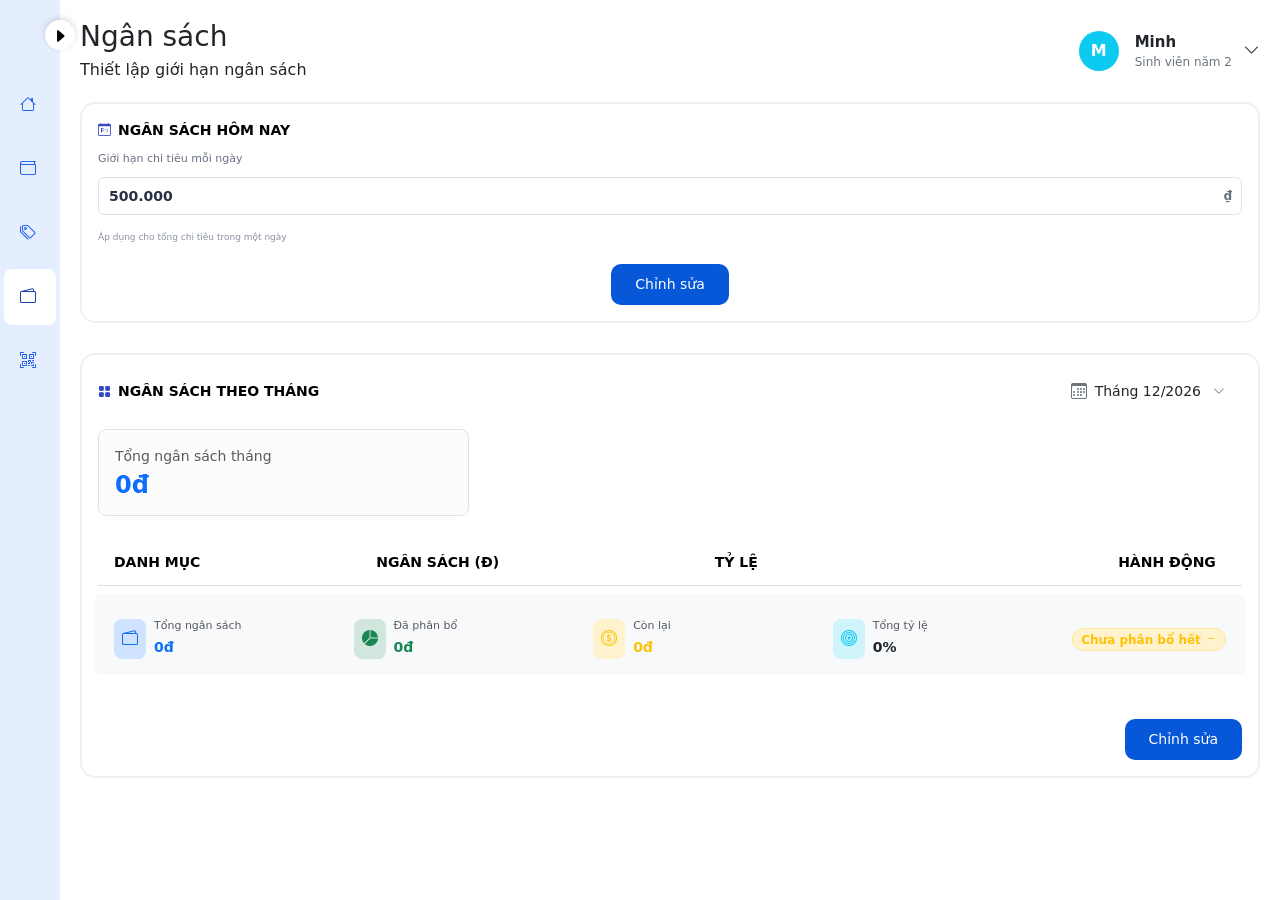
==== budget.html @ a6812f6e "1" ====
<!doctype html>

<html lang="en">

<head>
  <meta charset="UTF-8" />
  <meta name="viewport" content="width=device-width, initial-scale=1" />
  <link href="https://cdn.jsdelivr.net/npm/bootstrap@5.3.8/dist/css/bootstrap.min.css" rel="stylesheet" />
  <link rel="stylesheet" href="https://cdn.jsdelivr.net/npm/bootstrap-icons@1.11.1/font/bootstrap-icons.css" />
  <link rel="stylesheet" href="./css/sidebar.css" />
  <link rel="stylesheet" href="./css/budget.css" />
  <meta name="description" content="quản lý giao dịch" />
  <title>Ngân sách</title>
</head>

<body>
  <div class="d-flex">
    <nav class="sidebar collapsed d-flex flex-column flex-shrink-0 position-fixed">
      <button class="toggle-btn" onclick="toggleSidebar()">
        <i class="bi bi-caret-left-fill"></i>
      </button>

      <div class="p-4">
        <h4 class="logo-text fw-bold mb-0">Finora</h4>
      </div>

      <div class="nav flex-column">
        <a href="index.html" class="sidebar-link text-decoration-none p-3">
          <i class="bi bi-house me-3"></i>
          <span class="hide-on-collapse">Dashboard</span>
        </a>
        <a href="transactionControl.html" class="sidebar-link text-decoration-none p-3">
          <i class="bi bi-wallet me-3"></i>
          <span class="hide-on-collapse">Chi tiêu</span>
        </a>
        <a href="cagetoriesControl.html" class="sidebar-link text-decoration-none p-3">
          <i class="bi bi-tags me-3"></i>
          <span class="hide-on-collapse">Danh mục</span>
        </a>

        <a href="budget.html " class="sidebar-link active text-decoration-none p-3">
          <i class="bi bi-wallet2 me-3"></i>
          <span class="hide-on-collapse">Ngân sách</span>
        </a>
        <a href="qr.html" class="sidebar-link text-decoration-none p-3">
          <i class="bi bi-qr-code-scan me-3"></i>
          <span class="hide-on-collapse">Mã QR</span>
        </a>
      </div>
    </nav>

    <div class="main-content flex-grow-1">
      <div class="header d-flex justify-content-between w-100 align-items-center">
        <div class="header-left">
          <h3 class="mb-1">Ngân sách</h3>

          <p class="mb-0">Thiết lập giới hạn ngân sách</p>
        </div>

        <div class="dropdown-toggle user-info d-flex align-items-center gap-2" style="cursor: pointer"
          data-bs-toggle="dropdown" aria-expanded="false">
          <div class="avatar-circle me-2">M</div>

          <div class="user-info d-none d-md-block pe-1">
            <p class="user-name">Minh</p>
            <p class="user-role">Sinh viên năm 2</p>
          </div>

          <i class="bi bi-chevron-down user-arrow"></i>
        </div>

        <ul class="dropdown-menu dropdown-menu-end shadow-sm border-0">
          <li><a class="dropdown-item" href="#">Thông tin cá nhân</a></li>
          <li><a class="dropdown-item text-danger" href="#">Đăng xuất</a></li>
        </ul>
      </div>

      <div class="budget-content">
        <div class="row">
          <div class="col-12 col-md-12 col-lg-12">
            <div class="budget-card daily-card">
              <div class="section-title">
                <i class="bi bi-calendar-day"></i>
                Ngân sách hôm nay
              </div>

              <div class="section-description">
                Giới hạn chi tiêu mỗi ngày
              </div>

              <div class="daily-budget-input">
                <input type="text" id="dailyBudgetInput" class="form-control" value="500.000" inputmode="numeric" />

                <span class="currency"> ₫ </span>
              </div>

              <div class="daily-help">
                Áp dụng cho tổng chi tiêu trong một ngày
              </div>

              <button type="button" id="saveDailyBudget" class="btn btn-primary btn-sm save-btn d-block mx-auto px-4">
                Lưu thay đổi
              </button>
            </div>
          </div>

          <div class="col-12 col-md-12 col-lg-12">
            <div class="budget-card category-card">
              <!-- Header -->
              <div class="category-header">
                <div class="section-title">
                  <i class="bi bi-grid-fill"></i>
                  Ngân sách theo tháng
                </div>
                <div class="position-relative">
                  <button type="button" id="monthPickerBtn"
                    class="btn date-picker-btn d-flex align-items-center rounded-3 px-3 py-2">
                    <i class="bi bi-calendar3 me-2 text-secondary"></i>

                    <span id="monthPickerText" class="me-2" style="font-size: 14px">
                      Tháng 08/2025
                    </span>

                    <i class="bi bi-chevron-down ms-1 text-secondary" style="font-size: 12px"></i>
                  </button>
                  <input type="month" id="monthPicker" />
                </div>
              </div>

              <!-- Top Alert & Total Box -->
              <div class="row g-3 mb-4">
                <div class="col-12 col-md-4">
                  <div class="p-3 border rounded-3 bg-light-subtle h-100">
                    <div class="text-muted small mb-1">
                      Tổng ngân sách tháng
                    </div>

                    <!-- Chế độ Xem: Chỉ hiển thị text -->
                    <h4 class="fw-bold text-primary mb-0" id="totalBudgetText">
                      3.000.000đ
                    </h4>

                    <!-- Chế độ Chỉnh sửa: Hiện ô input (mặc định ẩn) -->
                    <div class="input-group input-group-sm d-none mt-1" id="totalBudgetInputWrapper">
                      <input type="text" class="form-control fw-bold text-primary" id="totalBudgetInput"
                        value="3.000.000" />
                      <span class="input-group-text bg-white text-muted">đ</span>
                    </div>
                  </div>
                </div>
              </div>

              <!-- Danh sách category -->
              <div class="table-responsive">
                <table class="table align-middle">
                  <thead>
                    <tr class="text-muted small text-uppercase">
                      <th style="min-width: 120px">Danh mục</th>
                      <th style="min-width: 120px">Ngân sách (đ)</th>
                      <th style="min-width: 180px">Tỷ lệ</th>
                      <th class="text-center" style="width: 150px">
                        Hành động
                      </th>
                    </tr>
                  </thead>
                  <tbody id="categoryTableBody">
                    <!-- Ăn uống -->
                    <tr>
                      <!-- Cột 1: Danh mục -->
                      <td>
                        <div class="d-flex align-items-center gap-3">
                          <div
                            class="rounded-circle d-flex align-items-center justify-content-center bg-warning-subtle text-warning"
                            style="width: 40px; height: 40px">
                            <i class="bi bi-egg-fried fs-5"></i>
                          </div>
                          <div>
                            <div class="fw-bold text-dark">Ăn uống</div>
                          </div>
                        </div>
                      </td>

                      <!-- Cột 2: Ngân sách -->
                      <td>
                        <div class="input-group input-group-sm">
                          <input type="text" class="form-control text-start fw-semibold budget-input"
                            value="1.200.000" />
                          <span class="input-group-text bg-white text-muted">đ</span>
                        </div>
                      </td>

                      <!-- Cột 3: Tỷ lệ -->
                      <td>
                        <div class="d-flex align-items-center gap-2">
                          <span class="small fw-semibold text-muted text-nowrap" style="width: 35px">40%</span>
                          <div class="progress flex-grow-1" style="height: 6px">
                            <div class="progress-bar bg-warning" role="progressbar" style="width: 40%"></div>
                          </div>
                        </div>
                      </td>

                      <!-- Cột 4: Hành động -->
                      <td class="text-center">
                        <button class="btn btn-sm btn-link text-secondary p-1">
                          <i class="bi bi-arrow-counterclockwise"></i>
                        </button>
                        <button class="btn btn-sm btn-link text-secondary p-1">
                          <i class="bi bi-trash"></i>
                        </button>
                      </td>
                    </tr>

                    <!-- Khác -->
                    <tr>
                      <!-- Cột 1: Danh mục -->
                      <td>
                        <div class="d-flex align-items-center gap-3">
                          <div
                            class="rounded-circle d-flex align-items-center justify-content-center bg-secondary-subtle text-secondary"
                            style="width: 40px; height: 40px">
                            <i class="bi bi-three-dots fs-5"></i>
                          </div>
                          <div>
                            <div class="fw-bold text-dark">Khác</div>
                            <small class="text-muted">Chi phí phát sinh khác</small>
                          </div>
                        </div>
                      </td>

                      <!-- Cột 2: Ngân sách -->
                      <td>
                        <div class="input-group input-group-sm">
                          <input type="text" class="form-control text-end fw-semibold budget-input" value="50.000" />
                          <span class="input-group-text bg-white text-muted">đ</span>
                        </div>
                      </td>

                      <!-- Cột 3: Tỷ lệ -->
                      <td>
                        <div class="d-flex align-items-center gap-2">
                          <span class="small fw-semibold text-muted text-nowrap" style="width: 35px">2%</span>
                          <div class="progress flex-grow-1" style="height: 6px">
                            <div class="progress-bar bg-secondary" role="progressbar" style="width: 2%"></div>
                          </div>
                        </div>
                      </td>

                      <!-- Cột 4: Hành động -->
                      <td class="text-center">
                        <button class="btn btn-sm btn-link text-secondary p-1">
                          <i class="bi bi-arrow-counterclockwise"></i>
                        </button>
                        <button class="btn btn-sm btn-link text-secondary p-1">
                          <i class="bi bi-trash"></i>
                        </button>
                      </td>
                    </tr>
                  </tbody>
                </table>
              </div>

              <!-- Add Category Button -->
              <button type="button" id="addCategoryBtn"
                class="btn btn-outline-primary border-dashed w-100 py-2 rounded-3 my-3 d-none d-flex align-items-center justify-content-center gap-2"
                data-bs-toggle="modal" data-bs-target="#budgetModal">
                <i class="bi bi-plus-lg"></i> Thêm danh mục
              </button>

              <div class="modal fade" id="budgetModal" tabindex="-1" aria-hidden="true">
                <div class="modal-dialog modal-dialog-centered">
                  <div class="modal-content rounded-4 border-0 shadow">
                    <div class="modal-header border-0 pb-0">
                      <h5 class="modal-title fw-bold">
                        Chọn danh mục thêm vào
                      </h5>
                      <button type="button" class="btn-close" data-bs-dismiss="modal" aria-label="Close"></button>
                    </div>

                    <div class="modal-body py-3">
                      <div class="list-group list-group-flush gap-2" id="availableCategoryList">

                      </div>
                    </div>
                  </div>
                </div>
              </div>

              <!-- Bottom Stat Cards -->
              <div class="row g-2 p-3 bg-light align-items-center mb-4 rounded-3">
                <!-- 1. Tổng ngân sách -->
                <div class="col">
                  <div class="d-flex align-items-center gap-2">
                    <div class="rounded-3 p-2 bg-primary-subtle text-primary">
                      <i class="bi bi-wallet2"></i>
                    </div>
                    <div>
                      <div class="text-muted text-nowrap" style="font-size: 11px">
                        Tổng ngân sách
                      </div>
                      <strong class="text-primary small text-nowrap" id="statTotalBudget">3.000.000đ</strong>
                    </div>
                  </div>
                </div>

                <!-- 2. Đã phân bổ -->
                <div class="col">
                  <div class="d-flex align-items-center gap-2">
                    <div class="rounded-3 p-2 bg-success-subtle text-success">
                      <i class="bi bi-pie-chart-fill"></i>
                    </div>
                    <div>
                      <div class="text-muted text-nowrap" style="font-size: 11px">
                        Đã phân bổ
                      </div>
                      <strong class="text-success small text-nowrap" id="statAllocated">3.000.000đ</strong>
                    </div>
                  </div>
                </div>

                <!-- 3. Còn lại -->
                <div class="col">
                  <div class="d-flex align-items-center gap-2">
                    <div class="rounded-3 p-2 bg-warning-subtle text-warning">
                      <i class="bi bi-coin"></i>
                    </div>
                    <div>
                      <div class="text-muted text-nowrap" style="font-size: 11px">
                        Còn lại
                      </div>
                      <strong class="text-warning small text-nowrap" id="statRemaining">0đ</strong>
                    </div>
                  </div>
                </div>

                <!-- 4. Tổng tỷ lệ -->
                <div class="col">
                  <div class="d-flex align-items-center gap-2">
                    <div class="rounded-3 p-2 bg-info-subtle text-info">
                      <i class="bi bi-bullseye"></i>
                    </div>
                    <div>
                      <div class="text-muted text-nowrap" style="font-size: 11px">
                        Tổng tỷ lệ
                      </div>
                      <strong class="text-dark small text-nowrap" id="statTotalPercent">100%</strong>
                    </div>
                  </div>
                </div>

                <!-- 5. Nhãn trạng thái Hợp lệ / Vượt ngân sách -->
                <div class="col-auto text-end">
                  <span id="statStatusBadge"
                    class="badge bg-success-subtle text-success border border-success-subtle px-2 py-1 rounded-pill small">
                    Đã hợp lệ <i class="bi bi-check"></i>
                  </span>
                </div>
              </div>

              <!-- Footer Action -->
              <div class="d-flex justify-content-end gap-2">
                <!-- Trạng thái 1: Nút chỉnh sửa ban đầu -->
                <div id="viewModeActions">
                  <button type="button" class="btn btn-primary px-4 save-btn" id="editBtn">
                    Chỉnh sửa
                  </button>
                </div>

                <!-- Trạng thái 2: Nút Hủy & Lưu (Ban đầu ẩn bằng d-none) -->
                <div id="editModeActions" class="d-none d-flex gap-2">
                  <button type="button" class="btn btn-light px-4 cancel-btn" id="cancelBtn">
                    Hủy
                  </button>
                  <button type="button" class="btn btn-primary px-4 save-btn" id="saveBtn">
                    Lưu ngân sách
                  </button>
                </div>
              </div>
            </div>
          </div>
        </div>
      </div>
    </div>
  </div>

  <script src="https://cdn.jsdelivr.net/npm/bootstrap@5.3.8/dist/js/bootstrap.bundle.min.js"></script>
  <script src="./js/sidebar.js"></script>
  <script src="./js/budgetPage.js"></script>
</body>

</html>
---- css/sidebar.css ----
:root {
    --sidebar-width: 280px;
    --sidebar-width-collapsed: 60px;
}

*{
    margin:0;
    padding:0;
    box-sizing:border-box;
}

body {
    overflow-x: clip;
}

.modal-backdrop {
    position: fixed !important;
    top: 0 !important;
    left: 0 !important;
    width: 100vw !important;
    height: 100vh !important;
    z-index: 1040 !important;
}

.modal {
    position: fixed !important;
    top: 0 !important;
    left: 0 !important;
    width: 100vw !important;
    height: 100vh !important;
    z-index: 1055 !important;
}

.sidebar {
    width: var(--sidebar-width);
    height: 100%;
    background: #E5EEFF;
    transition: all 0.3s ease;
}

.sidebar.collapsed {
    width: var(--sidebar-width-collapsed);
}

.sidebar-link {
    color: #2563EB;
    transition: all 0.2s ease;
    border-radius: 8px;
    margin: 4px 16px;
    white-space: nowrap;
    overflow: hidden;
}

.sidebar-link:hover {
    color: black;
}

.sidebar-link.active {
    color: #1E40AF;
    background: white;
}

.logo-text {
    background: linear-gradient(45deg, #6b8cff, #8b9fff);
    -webkit-background-clip: text;
    -webkit-text-fill-color: transparent;
    transition: opacity 0.3s ease;
}


.main-content {
    margin-left: var(--sidebar-width);
    min-height: 100vh;
    padding: 20px;
    transition: all 0.3s ease;
}

.collapsed~.main-content {
    margin-left: var(--sidebar-width-collapsed);
}

.toggle-btn {
    position: absolute;
    right: -15px;
    top: 20px;
    background: white;
    border-radius: 50%;
    width: 30px;
    height: 30px;
    border: none;
    box-shadow: 0 2px 6px rgba(0, 0, 0, 0.15);
    z-index: 100;
    cursor: pointer;
    transition: transform 0.3s ease;
}

.collapsed .toggle-btn {
    transform: rotate(180deg);
}

.collapsed .hide-on-collapse {
    opacity: 0;
    display:none;
}

.collapsed .logo-text {
    opacity: 0;
}

.collapsed .sidebar-link {
    padding: 1rem !important;
    margin:  0 4px 8px;
}

.collapsed .sidebar-link i {
    margin: 0 !important;
}

.header{
    margin-bottom:20px;
}
.avatar-circle { 
    width: 40px; 
    height: 40px; 
    background-color: var(--bs-info); 
    color: white; 
    border-radius: 50%; 
    display: flex; 
    align-items: center; 
    justify-content: center; 
    font-weight: 600; 
    font-size: 16px; 
}

.user-info { 
    text-align: left; 
    line-height: 1.5; 
}
.user-name { 
    font-weight: 600; 
    font-size: 15px; 
    margin: 0; 
    color: var(--bs-dark);
}
.user-role { 
    font-size: 12px; 
    color: var(--bs-secondary); 
    margin: 0; 
}

.dropdown-toggle::after{
    display:none !important;
}

@media (max-width: 767.98px) {
    :root {
        --topbar-height: 60px;
    }
    .sidebar {
        position: fixed !important;
        top: 0;
        left: 0;
        width: 100% !important;
        height: var(--topbar-height) !important;
        flex-direction: row !important;
        align-items: center;
        z-index: 1000;
        overflow: hidden;
        padding: 0 8px;
        box-shadow: 0 2px 8px rgba(0, 0, 0, 0.1);
    }
    .sidebar.collapsed {
        width: 100% !important;
        height: var(--topbar-height) !important;
    }
    .sidebar > div:first-of-type {
        padding: 0 8px !important;
        flex-shrink: 0;
    }

    .logo-text {
        opacity: 1 !important;
        font-size: 18px;
    }
    .sidebar .nav {
        flex-direction: row !important;
        align-items: center;
        flex: 1;
        flex-wrap: nowrap !important;
        overflow-x: auto;
        overflow-y: hidden;
        scrollbar-width: none;
        -ms-overflow-style: none;
    }
    .sidebar .nav::-webkit-scrollbar {
        display: none;
    }
    .sidebar-link {
        display: flex !important;
        flex-direction: column !important;
        align-items: center !important;
        justify-content: center !important;
        flex-wrap: nowrap !important;
        margin: 0 2px;
        padding: 4px 8px !important;
        border-radius: 8px;
        white-space: nowrap;
        font-size: 11px;
        line-height: 1.1;
        min-width: unset;
    }
    .sidebar-link i {
        margin: 0 0 3px 0 !important;
        font-size: 17px !important;
        line-height: 1 !important;
        flex-shrink: 0;
    }
    .sidebar-link .hide-on-collapse,
    .sidebar-link span {
        font-size: 11px !important;
        line-height: 1.1 !important;
        text-align: center;
    }
    .collapsed .hide-on-collapse {
        opacity: 1 !important;
        display: inline-block !important;
        font-size: 11px !important;
        line-height: 1.1 !important;
    }

    .collapsed .logo-text {
        opacity: 1 !important;
    }

    .collapsed .sidebar-link {
        flex-direction: column !important;
        align-items: center !important;
        justify-content: center !important;
        padding: 4px 8px !important;
        margin: 0 2px;
    }

    .collapsed .sidebar-link i {
        margin: 0 0 3px 0 !important;
    }

    .toggle-btn {
        display: none !important;
    }

    .main-content {
        margin-left: 0 !important;
        padding-top: calc(var(--topbar-height) + 8px) !important;
        padding-left: 0 !important;
        padding-right: 0 !important;
        padding-bottom: 0 !important;
        width: 100vw;
        max-width: 100vw;
        overflow-x: hidden;
    }

    .collapsed ~ .main-content {
        margin-left: 0 !important;
    }


    .main-area {
        flex-direction: column !important;
    }

    .cagetoriy-area,
    .accounts-area {
        width: 100% !important;
        max-width: 600px;
        margin-left: auto !important;
        margin-right: auto !important;
        isolation: auto;
        z-index: auto;
    }

    .table-responsive {
        overflow-x: auto !important;
    }
}
---- css/budget.css ----
/* ================================
   BUDGET
================================ */

.budget-content {
  width: 100%;
}

.row{
  gap:30px;
}

.budget-card {
  height: 100%;
  background: #fff;
  border: 2px solid #eef0f5;
  border-radius: 15px;
  padding: 16px;
}

.modal-body {
  height:400px;
  overflow-y: auto;
}

/* ================================
   COMMON
================================ */

.section-title {
  display: flex;
  align-items: center;
  gap: 7px;
  color: black;
  font-size: 14px;
  font-weight: 700;
  text-transform: uppercase;
}

.section-title i {
  color: #3448c5;
  font-size: 13px;
}

.section-description {
  margin-top: 10px;
  color: #687083;
  font-size: 11px;
}

/* ================================
   DAILY BUDGET
================================ */

.daily-card {
  display: flex;
  flex-direction: column;
}

.daily-budget-input {
  position: relative;
  margin-top: 10px;
  margin-bottom: 10px;
}

.daily-budget-input .form-control {
  height: 38px;
  padding: 8px 32px 8px 10px;
  border: 1px solid #dce1ec;
  border-radius: 6px;
  background: #fff;
  color: #273044;
  font-size: 14px;
  font-weight: 600;
  box-shadow: none;
}

.daily-budget-input .form-control:focus {
  border-color: #3155d9;
  box-shadow: 0 0 0 2px rgba(49, 85, 217, 0.08);
}

.daily-budget-input .currency {
  position: absolute;
  top: 50%;
  right: 10px;
  transform: translateY(-50%); 
  color: #687083;
  font-size: 12px;
  font-weight: 600;
}

.daily-help {
  margin-top: 6px;
  color: #8a91a1;
  font-size: 9px;
  line-height: 1.4;
}

.save-btn {
  margin-top: 20px;
  padding: 10px 20px;
  border: 0;
  border-radius: 10px;
  background: #0757d9;
  color: #fff;
  font-size: 14px;
  font-weight: 500;
}

.cancel-btn{
  margin-top: 20px;
  padding: 10px 20px;
  border: 0;
  border-radius: 10px;
  color: black;
  font-size: 14px;
  font-weight: 500;
}

.save-btn:hover {
  background: #064bc0;
  color: #fff;
}

/* ================================
   CATEGORY BUDGET
================================ */

.category-card {
  min-height: 100%;
}

.category-header {
  display: flex;
  align-items: center;
  justify-content: space-between;
  gap: 12px;
  margin-bottom: 16px;
}

#monthPicker{
  position: absolute;
  width:1px;
  height:1px;
    opacity:0;
    cursor: pointer; 
    z-index: 2;
}

.month-picker:focus {
  border-color: #3155d9;
  box-shadow: none;
}


.table th, 
.table td {
    padding-left: 16px !important;  /* Khoảng cách bên trái */
    padding-right: 16px !important; /* Khoảng cách bên phải */
    padding-top: 12px;              /* Khoảng cách trên dưới */
    padding-bottom: 12px;
}
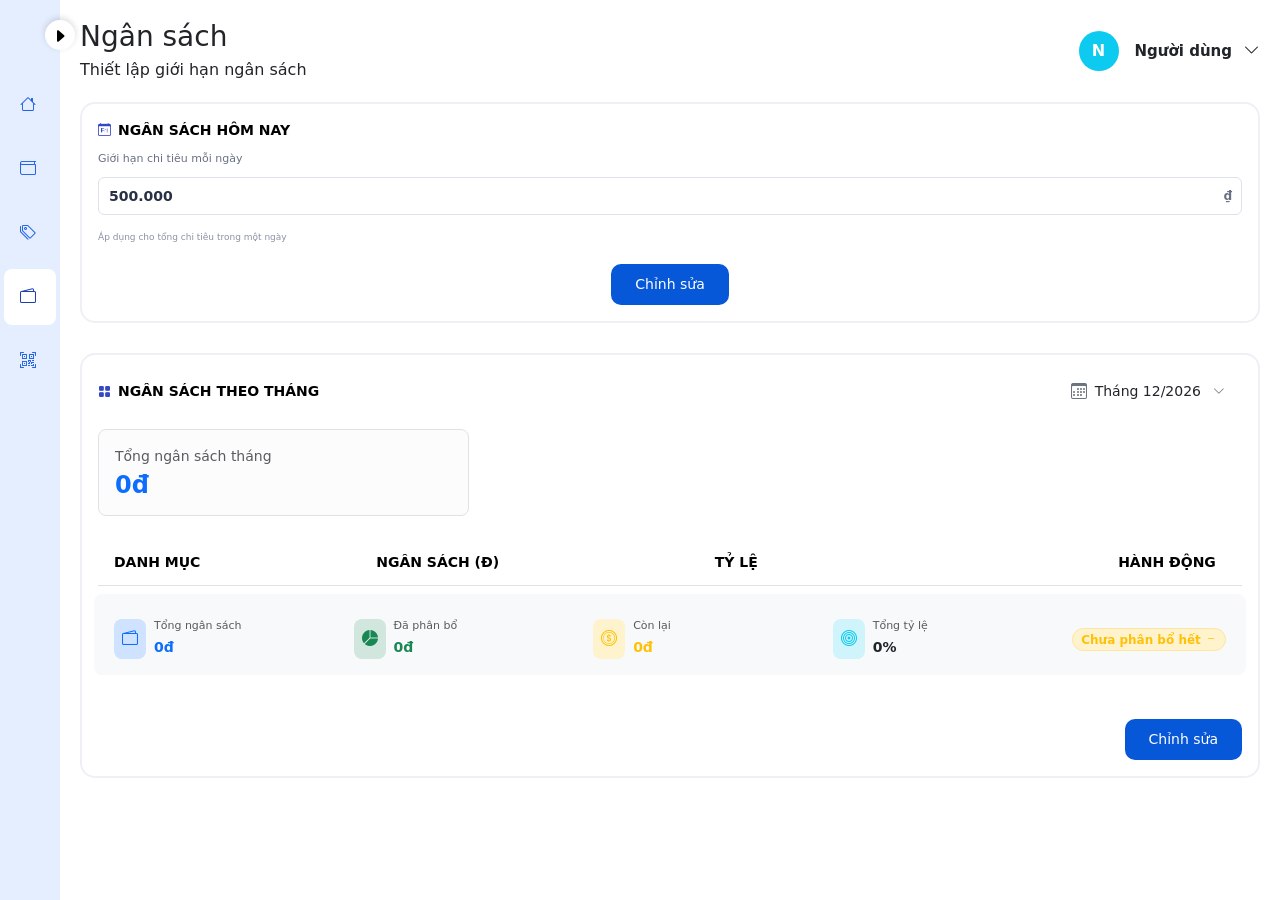
==== commit cd5a5791: "Add editable profile with shared header avatar" ====
--- a/budget.html
+++ b/budget.html
@@ -59,7 +59,10 @@
 
         <div class="dropdown-toggle user-info d-flex align-items-center gap-2" style="cursor: pointer"
           data-bs-toggle="dropdown" aria-expanded="false">
-          <div class="avatar-circle me-2">M</div>
+          <div class="avatar-circle me-2">
+            <span class="avatar-initial">M</span>
+            <img class="avatar-img d-none" alt="Avatar" />
+          </div>
 
           <div class="user-info d-none d-md-block pe-1">
             <p class="user-name">Minh</p>
@@ -70,7 +73,7 @@
         </div>
 
         <ul class="dropdown-menu dropdown-menu-end shadow-sm border-0">
-          <li><a class="dropdown-item" href="#">Thông tin cá nhân</a></li>
+          <li><a class="dropdown-item" href="profile.html">Thông tin cá nhân</a></li>
           <li><a class="dropdown-item text-danger" href="#">Đăng xuất</a></li>
         </ul>
       </div>
--- a/css/sidebar.css
+++ b/css/sidebar.css
@@ -119,17 +119,28 @@
 .header{
     margin-bottom:20px;
 }
-.avatar-circle { 
-    width: 40px; 
-    height: 40px; 
-    background-color: var(--bs-info); 
-    color: white; 
-    border-radius: 50%; 
-    display: flex; 
-    align-items: center; 
-    justify-content: center; 
-    font-weight: 600; 
-    font-size: 16px; 
+.avatar-circle {
+    width: 40px;
+    height: 40px;
+    background-color: var(--bs-info);
+    color: white;
+    border-radius: 50%;
+    display: flex;
+    align-items: center;
+    justify-content: center;
+    font-weight: 600;
+    font-size: 16px;
+    position: relative;
+    overflow: hidden;
+}
+
+.avatar-img {
+    position: absolute;
+    inset: 0;
+    width: 100%;
+    height: 100%;
+    object-fit: cover;
+    border-radius: 50%;
 }
 
 .user-info { 
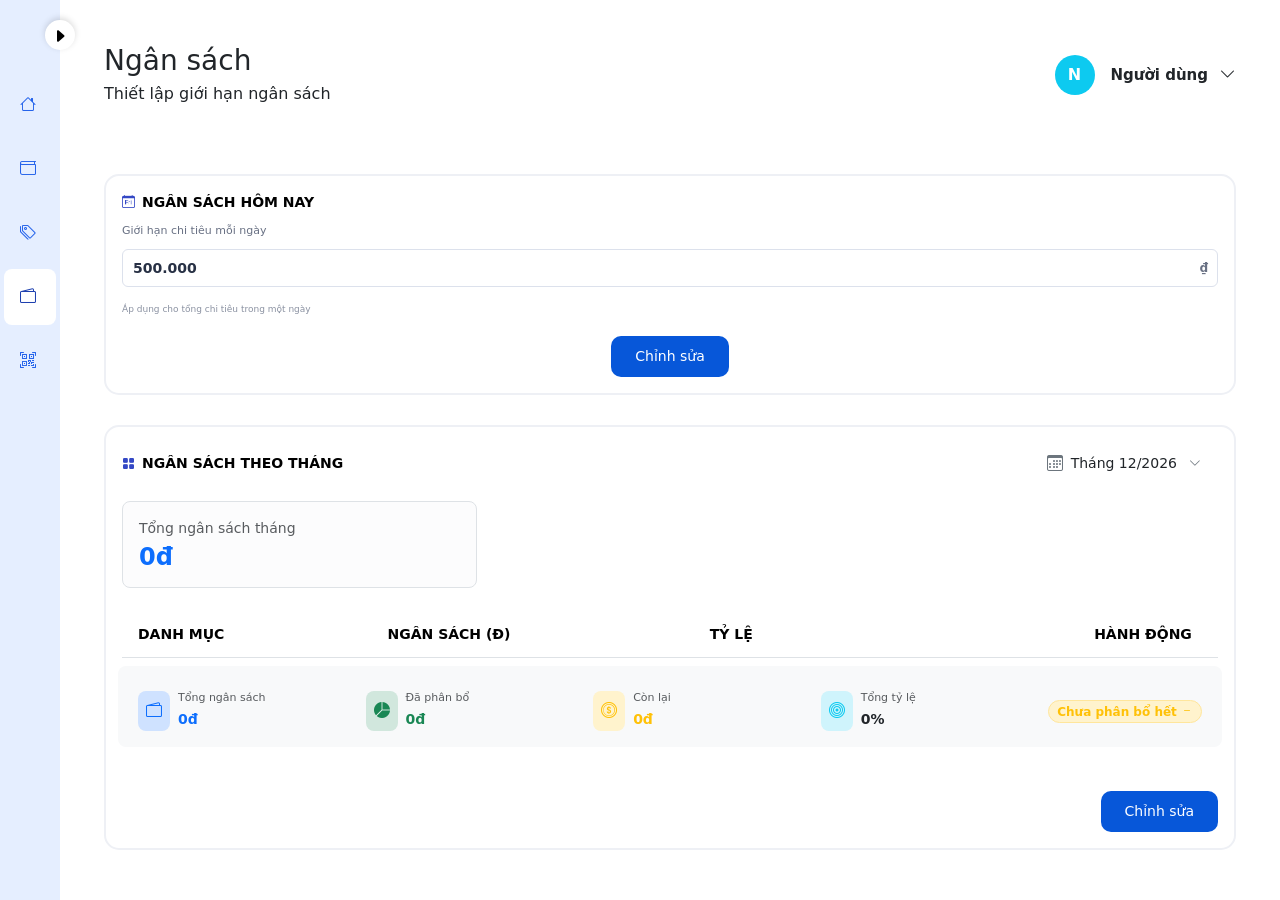
==== commit 502fbb94: "Render dashboard budgets from live data Replaced hardcoded monthly and daily budget blocks on the da" ====
--- a/budget.html
+++ b/budget.html
@@ -50,7 +50,7 @@
     </nav>
 
     <div class="main-content flex-grow-1">
-      <div class="header d-flex justify-content-between w-100 align-items-center">
+      <div class="header p-4 d-flex justify-content-between w-100 align-items-center">
         <div class="header-left">
           <h3 class="mb-1">Ngân sách</h3>
 
@@ -78,7 +78,7 @@
         </ul>
       </div>
 
-      <div class="budget-content">
+      <div class="budget-content p-4">
         <div class="row">
           <div class="col-12 col-md-12 col-lg-12">
             <div class="budget-card daily-card">
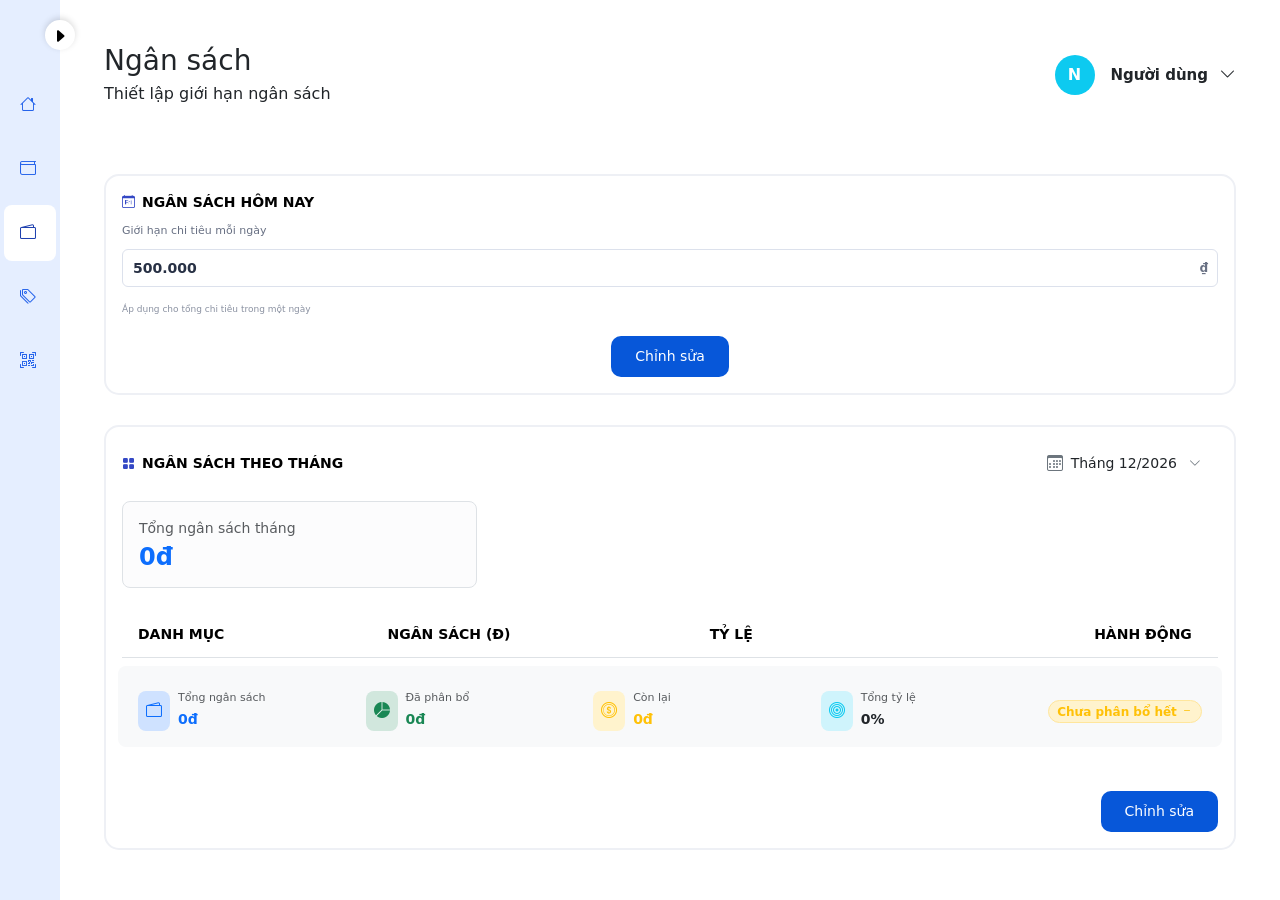
==== commit ea514a17: "fix bug" ====
--- a/budget.html
+++ b/budget.html
@@ -33,15 +33,17 @@
           <i class="bi bi-wallet me-3"></i>
           <span class="hide-on-collapse">Chi tiêu</span>
         </a>
+        
+        <a href="budget.html " class="sidebar-link active text-decoration-none p-3">
+          <i class="bi bi-wallet2 me-3"></i>
+          <span class="hide-on-collapse">Ngân sách</span>
+        </a>
+
         <a href="cagetoriesControl.html" class="sidebar-link text-decoration-none p-3">
           <i class="bi bi-tags me-3"></i>
           <span class="hide-on-collapse">Danh mục</span>
         </a>
-
-        <a href="budget.html " class="sidebar-link active text-decoration-none p-3">
-          <i class="bi bi-wallet2 me-3"></i>
-          <span class="hide-on-collapse">Ngân sách</span>
-        </a>
+        
         <a href="qr.html" class="sidebar-link text-decoration-none p-3">
           <i class="bi bi-qr-code-scan me-3"></i>
           <span class="hide-on-collapse">Mã QR</span>
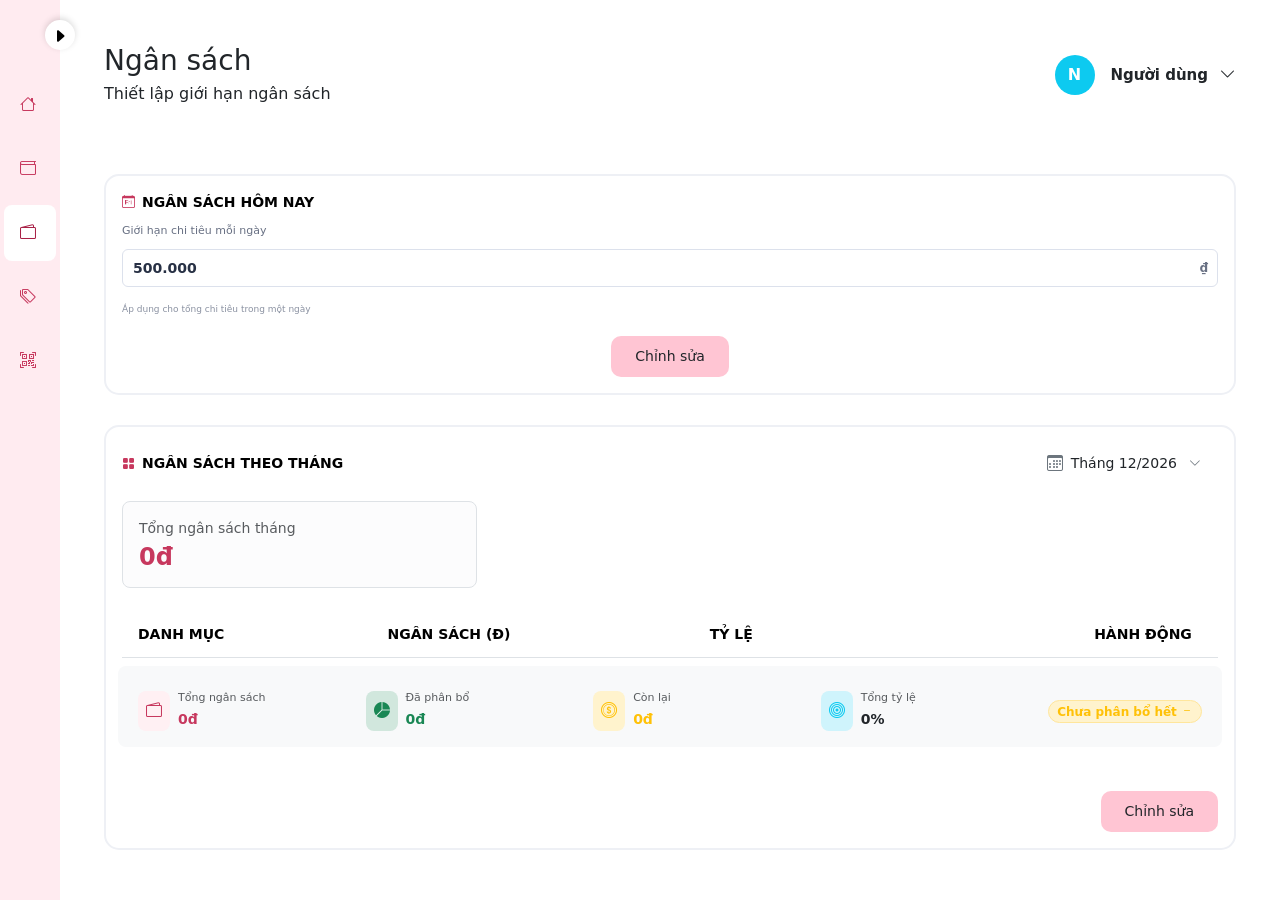
==== commit 174bc255: "pink man" ====
--- a/budget.html
+++ b/budget.html
@@ -103,7 +103,7 @@
                 Áp dụng cho tổng chi tiêu trong một ngày
               </div>
 
-              <button type="button" id="saveDailyBudget" class="btn btn-primary btn-sm save-btn d-block mx-auto px-4">
+              <button type="button" id="saveDailyBudget" class="btn btn-main btn-sm save-btn d-block mx-auto px-4">
                 Lưu thay đổi
               </button>
             </div>
@@ -141,13 +141,13 @@
                     </div>
 
                     <!-- Chế độ Xem: Chỉ hiển thị text -->
-                    <h4 class="fw-bold text-primary mb-0" id="totalBudgetText">
+                    <h4 class="fw-bold text-main mb-0" id="totalBudgetText">
                       3.000.000đ
                     </h4>
 
                     <!-- Chế độ Chỉnh sửa: Hiện ô input (mặc định ẩn) -->
                     <div class="input-group input-group-sm d-none mt-1" id="totalBudgetInputWrapper">
-                      <input type="text" class="form-control fw-bold text-primary" id="totalBudgetInput"
+                      <input type="text" class="form-control fw-bold text-main" id="totalBudgetInput"
                         value="3.000.000" />
                       <span class="input-group-text bg-white text-muted">đ</span>
                     </div>
@@ -266,7 +266,7 @@
 
               <!-- Add Category Button -->
               <button type="button" id="addCategoryBtn"
-                class="btn btn-outline-primary border-dashed w-100 py-2 rounded-3 my-3 d-none d-flex align-items-center justify-content-center gap-2"
+                class="btn btn-outline-main border-dashed w-100 py-2 rounded-3 my-3 d-none d-flex align-items-center justify-content-center gap-2"
                 data-bs-toggle="modal" data-bs-target="#budgetModal">
                 <i class="bi bi-plus-lg"></i> Thêm danh mục
               </button>
@@ -295,14 +295,14 @@
                 <!-- 1. Tổng ngân sách -->
                 <div class="col">
                   <div class="d-flex align-items-center gap-2">
-                    <div class="rounded-3 p-2 bg-primary-subtle text-primary">
+                    <div class="rounded-3 p-2 bg-main-subtle text-main">
                       <i class="bi bi-wallet2"></i>
                     </div>
                     <div>
                       <div class="text-muted text-nowrap" style="font-size: 11px">
                         Tổng ngân sách
                       </div>
-                      <strong class="text-primary small text-nowrap" id="statTotalBudget">3.000.000đ</strong>
+                      <strong class="text-main small text-nowrap" id="statTotalBudget">3.000.000đ</strong>
                     </div>
                   </div>
                 </div>
@@ -365,7 +365,7 @@
               <div class="d-flex justify-content-end gap-2">
                 <!-- Trạng thái 1: Nút chỉnh sửa ban đầu -->
                 <div id="viewModeActions">
-                  <button type="button" class="btn btn-primary px-4 save-btn" id="editBtn">
+                  <button type="button" class="btn btn-main px-4 save-btn" id="editBtn">
                     Chỉnh sửa
                   </button>
                 </div>
@@ -375,7 +375,7 @@
                   <button type="button" class="btn btn-light px-4 cancel-btn" id="cancelBtn">
                     Hủy
                   </button>
-                  <button type="button" class="btn btn-primary px-4 save-btn" id="saveBtn">
+                  <button type="button" class="btn btn-main px-4 save-btn" id="saveBtn">
                     Lưu ngân sách
                   </button>
                 </div>
--- a/css/sidebar.css
+++ b/css/sidebar.css
@@ -1,12 +1,92 @@
 :root {
+    /* Biến màu chủ đạo mới #FFC5D3 */
+    --main-color: #FFC5D3;
+    --main-color-rgb: 255, 197, 211;
+    --main-color-hover: #fca8bc;
+    --main-color-active: #f596ad;
+    --main-color-text: #212529;
+    --main-color-dark: #c7385e;
+    --main-color-subtle: #fff0f3;
+    --main-color-border: #ffd6df;
+    --sidebar-bg: #FFEBF0;
+    --bs-focus-ring-color: rgba(255, 197, 211, 0.45);
+
     --sidebar-width: 280px;
     --sidebar-width-collapsed: 60px;
 }
 
-*{
-    margin:0;
-    padding:0;
-    box-sizing:border-box;
+/* Các lớp tiện ích cho màu chủ đạo --main-color */
+.btn-main {
+    background-color: var(--main-color) !important;
+    border-color: var(--main-color) !important;
+    color: var(--main-color-text) !important;
+    font-weight: 500;
+}
+
+.btn-main:hover {
+    background-color: var(--main-color-hover) !important;
+    border-color: var(--main-color-hover) !important;
+    color: #111111 !important;
+}
+
+.btn-main:active,
+.btn-main.active,
+.btn-main:focus,
+.btn-main:focus-visible {
+    background-color: var(--main-color-active) !important;
+    border-color: var(--main-color-dark) !important;
+    box-shadow: 0 0 0 0.25rem rgba(var(--main-color-rgb), 0.5) !important;
+    color: #111111 !important;
+    outline: none !important;
+}
+
+.btn-outline-main {
+    color: var(--main-color-dark) !important;
+    border-color: var(--main-color) !important;
+    background-color: transparent !important;
+}
+
+.btn-outline-main:hover,
+.btn-check:checked + .btn-outline-main {
+    background-color: var(--main-color) !important;
+    border-color: var(--main-color) !important;
+    color: var(--main-color-text) !important;
+}
+
+.btn-outline-main:active,
+.btn-outline-main.active,
+.btn-outline-main:focus,
+.btn-outline-main:focus-visible {
+    border-color: var(--main-color-dark) !important;
+    box-shadow: 0 0 0 0.25rem rgba(var(--main-color-rgb), 0.5) !important;
+    outline: none !important;
+}
+
+.text-main {
+    color: var(--main-color-dark) !important;
+}
+
+.bg-main {
+    background-color: var(--main-color) !important;
+    color: var(--main-color-text) !important;
+}
+
+.bg-main-subtle {
+    background-color: var(--main-color-subtle) !important;
+}
+
+.border-main {
+    border-color: var(--main-color) !important;
+}
+
+.border-main-subtle {
+    border-color: var(--main-color-border) !important;
+}
+
+* {
+    margin: 0;
+    padding: 0;
+    box-sizing: border-box;
 }
 
 body {
@@ -34,7 +114,7 @@
 .sidebar {
     width: var(--sidebar-width);
     height: 100%;
-    background: #E5EEFF;
+    background: var(--sidebar-bg);
     transition: all 0.3s ease;
 }
 
@@ -43,7 +123,7 @@
 }
 
 .sidebar-link {
-    color: #2563EB;
+    color: var(--main-color-dark);
     transition: all 0.2s ease;
     border-radius: 8px;
     margin: 4px 16px;
@@ -56,12 +136,12 @@
 }
 
 .sidebar-link.active {
-    color: #1E40AF;
+    color: #a82046;
     background: white;
 }
 
 .logo-text {
-    background: linear-gradient(45deg, #6b8cff, #8b9fff);
+    background: linear-gradient(45deg, var(--main-color-dark), var(--main-color));
     -webkit-background-clip: text;
     -webkit-text-fill-color: transparent;
     transition: opacity 0.3s ease;
@@ -100,7 +180,7 @@
 
 .collapsed .hide-on-collapse {
     opacity: 0;
-    display:none;
+    display: none;
 }
 
 .collapsed .logo-text {
@@ -109,16 +189,17 @@
 
 .collapsed .sidebar-link {
     padding: 1rem !important;
-    margin:  0 4px 8px;
+    margin: 0 4px 8px;
 }
 
 .collapsed .sidebar-link i {
     margin: 0 !important;
 }
 
-.header{
-    margin-bottom:20px;
-}
+.header {
+    margin-bottom: 20px;
+}
+
 .avatar-circle {
     width: 40px;
     height: 40px;
@@ -143,30 +224,33 @@
     border-radius: 50%;
 }
 
-.user-info { 
-    text-align: left; 
-    line-height: 1.5; 
-}
-.user-name { 
-    font-weight: 600; 
-    font-size: 15px; 
-    margin: 0; 
+.user-info {
+    text-align: left;
+    line-height: 1.5;
+}
+
+.user-name {
+    font-weight: 600;
+    font-size: 15px;
+    margin: 0;
     color: var(--bs-dark);
 }
-.user-role { 
-    font-size: 12px; 
-    color: var(--bs-secondary); 
-    margin: 0; 
-}
-
-.dropdown-toggle::after{
-    display:none !important;
+
+.user-role {
+    font-size: 12px;
+    color: var(--bs-secondary);
+    margin: 0;
+}
+
+.dropdown-toggle::after {
+    display: none !important;
 }
 
 @media (max-width: 767.98px) {
     :root {
         --topbar-height: 60px;
     }
+
     .sidebar {
         position: fixed !important;
         top: 0;
@@ -180,11 +264,13 @@
         padding: 0 8px;
         box-shadow: 0 2px 8px rgba(0, 0, 0, 0.1);
     }
+
     .sidebar.collapsed {
         width: 100% !important;
         height: var(--topbar-height) !important;
     }
-    .sidebar > div:first-of-type {
+
+    .sidebar>div:first-of-type {
         padding: 0 8px !important;
         flex-shrink: 0;
     }
@@ -193,6 +279,7 @@
         opacity: 1 !important;
         font-size: 18px;
     }
+
     .sidebar .nav {
         flex-direction: row !important;
         align-items: center;
@@ -203,9 +290,11 @@
         scrollbar-width: none;
         -ms-overflow-style: none;
     }
+
     .sidebar .nav::-webkit-scrollbar {
         display: none;
     }
+
     .sidebar-link {
         display: flex !important;
         flex-direction: column !important;
@@ -220,18 +309,21 @@
         line-height: 1.1;
         min-width: unset;
     }
+
     .sidebar-link i {
         margin: 0 0 3px 0 !important;
         font-size: 17px !important;
         line-height: 1 !important;
         flex-shrink: 0;
     }
+
     .sidebar-link .hide-on-collapse,
     .sidebar-link span {
         font-size: 11px !important;
         line-height: 1.1 !important;
         text-align: center;
     }
+
     .collapsed .hide-on-collapse {
         opacity: 1 !important;
         display: inline-block !important;
@@ -270,7 +362,7 @@
         overflow-x: hidden;
     }
 
-    .collapsed ~ .main-content {
+    .collapsed~.main-content {
         margin-left: 0 !important;
     }
 
--- a/css/budget.css
+++ b/css/budget.css
@@ -6,8 +6,8 @@
   width: 100%;
 }
 
-.row{
-  gap:30px;
+.row {
+  gap: 30px;
 }
 
 .budget-card {
@@ -19,7 +19,7 @@
 }
 
 .modal-body {
-  height:400px;
+  height: 400px;
   overflow-y: auto;
 }
 
@@ -38,7 +38,7 @@
 }
 
 .section-title i {
-  color: #3448c5;
+  color: var(--main-color-dark);
   font-size: 13px;
 }
 
@@ -76,15 +76,15 @@
 }
 
 .daily-budget-input .form-control:focus {
-  border-color: #3155d9;
-  box-shadow: 0 0 0 2px rgba(49, 85, 217, 0.08);
+  border-color: var(--main-color);
+  box-shadow: 0 0 0 2px rgba(var(--main-color-rgb), 0.5);
 }
 
 .daily-budget-input .currency {
   position: absolute;
   top: 50%;
   right: 10px;
-  transform: translateY(-50%); 
+  transform: translateY(-50%);
   color: #687083;
   font-size: 12px;
   font-weight: 600;
@@ -102,13 +102,13 @@
   padding: 10px 20px;
   border: 0;
   border-radius: 10px;
-  background: #0757d9;
-  color: #fff;
+  background: var(--main-color);
+  color: var(--main-color-text);
   font-size: 14px;
   font-weight: 500;
 }
 
-.cancel-btn{
+.cancel-btn {
   margin-top: 20px;
   padding: 10px 20px;
   border: 0;
@@ -119,8 +119,8 @@
 }
 
 .save-btn:hover {
-  background: #064bc0;
-  color: #fff;
+  background: var(--main-color-hover);
+  color: #111;
 }
 
 /* ================================
@@ -139,25 +139,28 @@
   margin-bottom: 16px;
 }
 
-#monthPicker{
+#monthPicker {
   position: absolute;
-  width:1px;
-  height:1px;
-    opacity:0;
-    cursor: pointer; 
-    z-index: 2;
+  width: 1px;
+  height: 1px;
+  opacity: 0;
+  cursor: pointer;
+  z-index: 2;
 }
 
 .month-picker:focus {
-  border-color: #3155d9;
+  border-color: var(--main-color);
   box-shadow: none;
 }
 
 
-.table th, 
+.table th,
 .table td {
-    padding-left: 16px !important;  /* Khoảng cách bên trái */
-    padding-right: 16px !important; /* Khoảng cách bên phải */
-    padding-top: 12px;              /* Khoảng cách trên dưới */
-    padding-bottom: 12px;
+  padding-left: 16px !important;
+  /* Khoảng cách bên trái */
+  padding-right: 16px !important;
+  /* Khoảng cách bên phải */
+  padding-top: 12px;
+  /* Khoảng cách trên dưới */
+  padding-bottom: 12px;
 }
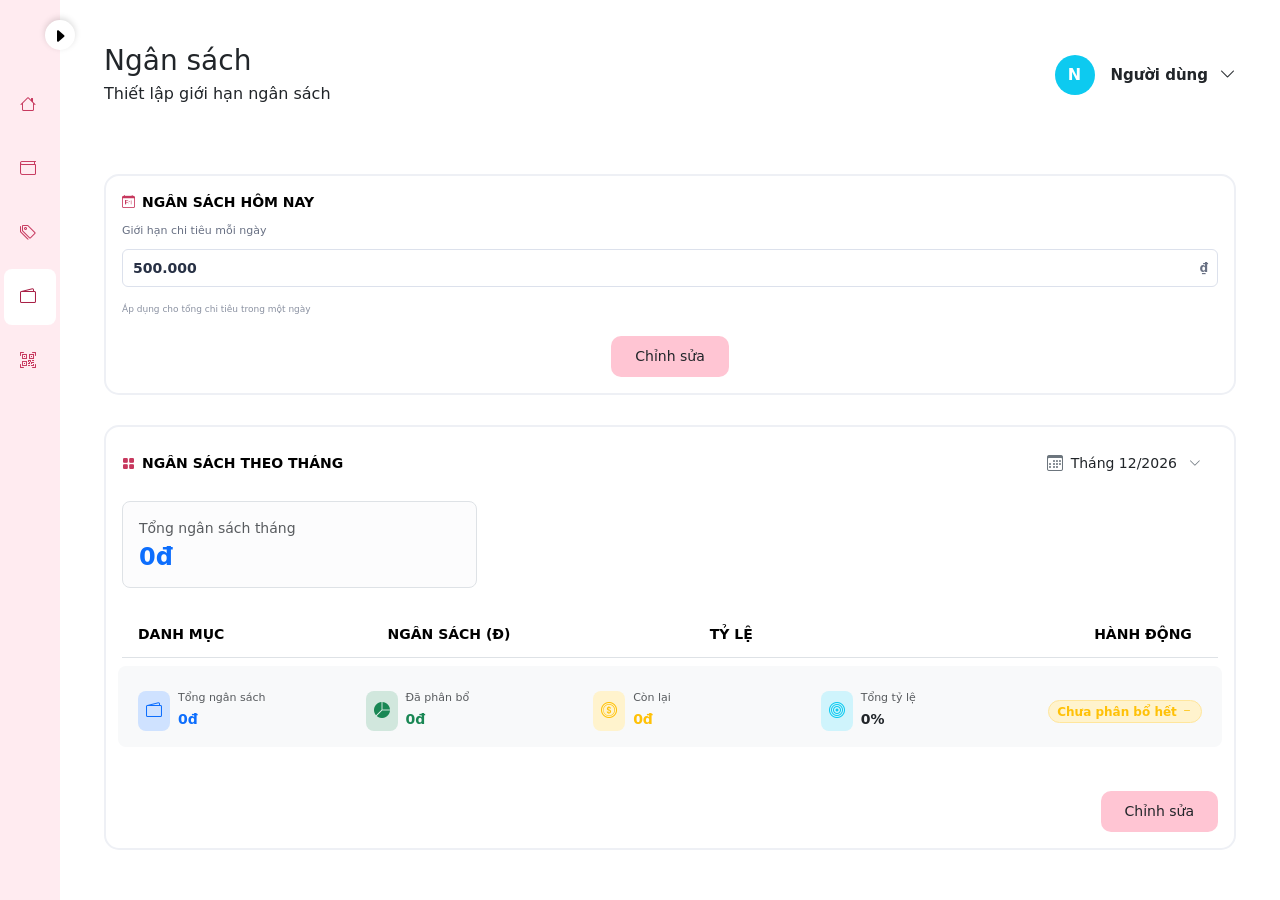
==== commit 5114c840: "Add copy previous month budget action" ====
--- a/budget.html
+++ b/budget.html
@@ -33,17 +33,15 @@
           <i class="bi bi-wallet me-3"></i>
           <span class="hide-on-collapse">Chi tiêu</span>
         </a>
-        
+        <a href="cagetoriesControl.html" class="sidebar-link text-decoration-none p-3">
+          <i class="bi bi-tags me-3"></i>
+          <span class="hide-on-collapse">Danh mục</span>
+        </a>
+
         <a href="budget.html " class="sidebar-link active text-decoration-none p-3">
           <i class="bi bi-wallet2 me-3"></i>
           <span class="hide-on-collapse">Ngân sách</span>
         </a>
-
-        <a href="cagetoriesControl.html" class="sidebar-link text-decoration-none p-3">
-          <i class="bi bi-tags me-3"></i>
-          <span class="hide-on-collapse">Danh mục</span>
-        </a>
-        
         <a href="qr.html" class="sidebar-link text-decoration-none p-3">
           <i class="bi bi-qr-code-scan me-3"></i>
           <span class="hide-on-collapse">Mã QR</span>
@@ -103,7 +101,7 @@
                 Áp dụng cho tổng chi tiêu trong một ngày
               </div>
 
-              <button type="button" id="saveDailyBudget" class="btn btn-main btn-sm save-btn d-block mx-auto px-4">
+              <button type="button" id="saveDailyBudget" class="btn btn-primary btn-sm save-btn d-block mx-auto px-4">
                 Lưu thay đổi
               </button>
             </div>
@@ -141,18 +139,29 @@
                     </div>
 
                     <!-- Chế độ Xem: Chỉ hiển thị text -->
-                    <h4 class="fw-bold text-main mb-0" id="totalBudgetText">
+                    <h4 class="fw-bold text-primary mb-0" id="totalBudgetText">
                       3.000.000đ
                     </h4>
 
                     <!-- Chế độ Chỉnh sửa: Hiện ô input (mặc định ẩn) -->
                     <div class="input-group input-group-sm d-none mt-1" id="totalBudgetInputWrapper">
-                      <input type="text" class="form-control fw-bold text-main" id="totalBudgetInput"
+                      <input type="text" class="form-control fw-bold text-primary" id="totalBudgetInput"
                         value="3.000.000" />
                       <span class="input-group-text bg-white text-muted">đ</span>
                     </div>
                   </div>
                 </div>
+              </div>
+
+              <!-- Banner sao chép từ tháng trước -->
+              <div id="copyBudgetBanner" class="alert alert-info d-none align-items-center justify-content-between mb-3">
+                <div>
+                  <i class="bi bi-info-circle me-2"></i>
+                  <span>Tháng này chưa có ngân sách.</span>
+                </div>
+                <button type="button" class="btn btn-primary btn-sm" id="copyFromPrevBtn">
+                  <i class="bi bi-clipboard me-1"></i> Sao chép từ tháng trước
+                </button>
               </div>
 
               <!-- Danh sách category -->
@@ -266,7 +275,7 @@
 
               <!-- Add Category Button -->
               <button type="button" id="addCategoryBtn"
-                class="btn btn-outline-main border-dashed w-100 py-2 rounded-3 my-3 d-none d-flex align-items-center justify-content-center gap-2"
+                class="btn btn-outline-primary border-dashed w-100 py-2 rounded-3 my-3 d-none d-flex align-items-center justify-content-center gap-2"
                 data-bs-toggle="modal" data-bs-target="#budgetModal">
                 <i class="bi bi-plus-lg"></i> Thêm danh mục
               </button>
@@ -295,14 +304,14 @@
                 <!-- 1. Tổng ngân sách -->
                 <div class="col">
                   <div class="d-flex align-items-center gap-2">
-                    <div class="rounded-3 p-2 bg-main-subtle text-main">
+                    <div class="rounded-3 p-2 bg-primary-subtle text-primary">
                       <i class="bi bi-wallet2"></i>
                     </div>
                     <div>
                       <div class="text-muted text-nowrap" style="font-size: 11px">
                         Tổng ngân sách
                       </div>
-                      <strong class="text-main small text-nowrap" id="statTotalBudget">3.000.000đ</strong>
+                      <strong class="text-primary small text-nowrap" id="statTotalBudget">3.000.000đ</strong>
                     </div>
                   </div>
                 </div>
@@ -365,7 +374,7 @@
               <div class="d-flex justify-content-end gap-2">
                 <!-- Trạng thái 1: Nút chỉnh sửa ban đầu -->
                 <div id="viewModeActions">
-                  <button type="button" class="btn btn-main px-4 save-btn" id="editBtn">
+                  <button type="button" class="btn btn-primary px-4 save-btn" id="editBtn">
                     Chỉnh sửa
                   </button>
                 </div>
@@ -375,7 +384,7 @@
                   <button type="button" class="btn btn-light px-4 cancel-btn" id="cancelBtn">
                     Hủy
                   </button>
-                  <button type="button" class="btn btn-main px-4 save-btn" id="saveBtn">
+                  <button type="button" class="btn btn-primary px-4 save-btn" id="saveBtn">
                     Lưu ngân sách
                   </button>
                 </div>
--- a/css/sidebar.css
+++ b/css/sidebar.css
@@ -15,7 +15,6 @@
     --sidebar-width-collapsed: 60px;
 }
 
-/* Các lớp tiện ích cho màu chủ đạo --main-color */
 .btn-main {
     background-color: var(--main-color) !important;
     border-color: var(--main-color) !important;
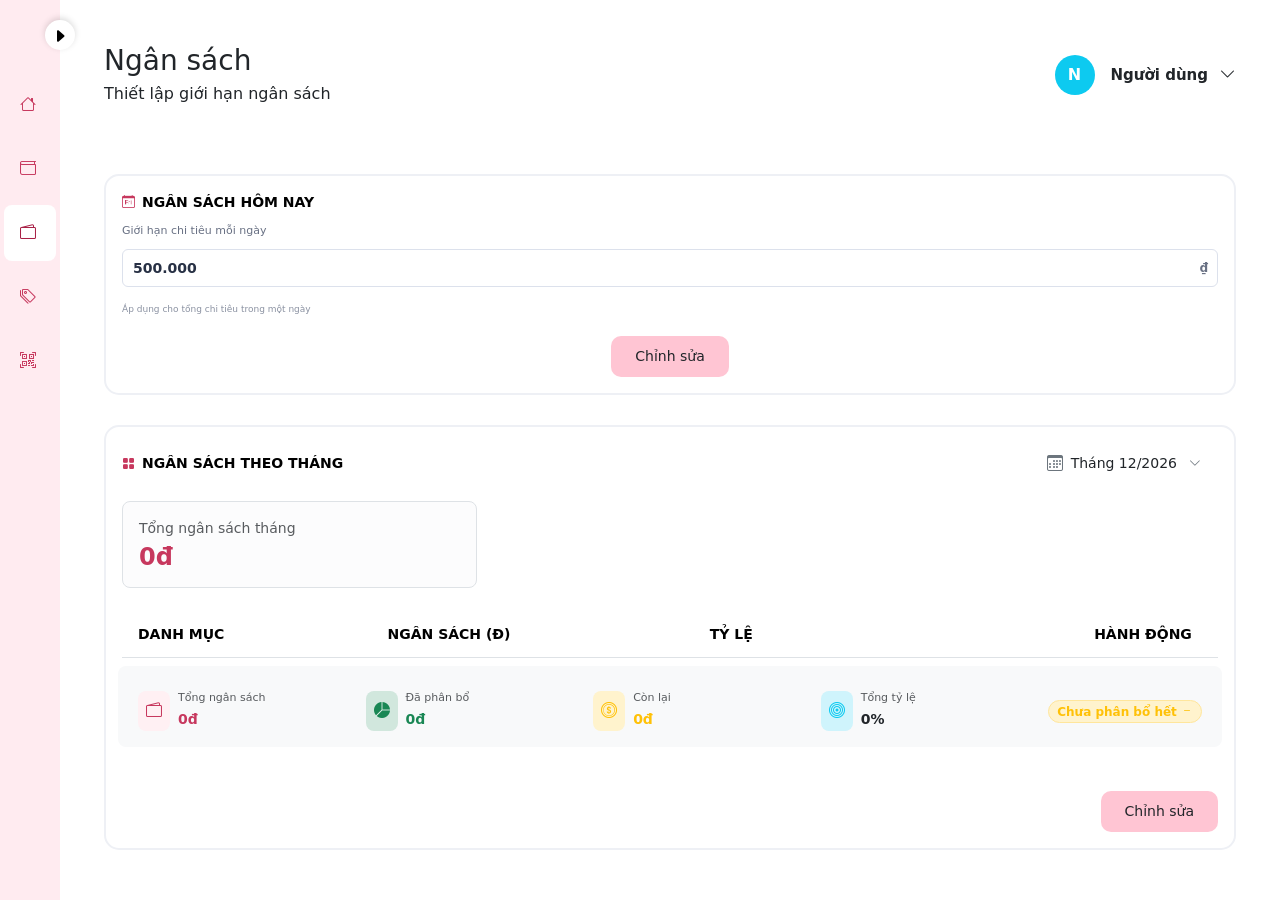
==== commit 72c184dd: "Merge branch 'nhatnehihi'" ====
--- a/budget.html
+++ b/budget.html
@@ -33,15 +33,17 @@
           <i class="bi bi-wallet me-3"></i>
           <span class="hide-on-collapse">Chi tiêu</span>
         </a>
+        
+        <a href="budget.html " class="sidebar-link active text-decoration-none p-3">
+          <i class="bi bi-wallet2 me-3"></i>
+          <span class="hide-on-collapse">Ngân sách</span>
+        </a>
+
         <a href="cagetoriesControl.html" class="sidebar-link text-decoration-none p-3">
           <i class="bi bi-tags me-3"></i>
           <span class="hide-on-collapse">Danh mục</span>
         </a>
-
-        <a href="budget.html " class="sidebar-link active text-decoration-none p-3">
-          <i class="bi bi-wallet2 me-3"></i>
-          <span class="hide-on-collapse">Ngân sách</span>
-        </a>
+        
         <a href="qr.html" class="sidebar-link text-decoration-none p-3">
           <i class="bi bi-qr-code-scan me-3"></i>
           <span class="hide-on-collapse">Mã QR</span>
@@ -101,7 +103,7 @@
                 Áp dụng cho tổng chi tiêu trong một ngày
               </div>
 
-              <button type="button" id="saveDailyBudget" class="btn btn-primary btn-sm save-btn d-block mx-auto px-4">
+              <button type="button" id="saveDailyBudget" class="btn btn-main btn-sm save-btn d-block mx-auto px-4">
                 Lưu thay đổi
               </button>
             </div>
@@ -139,13 +141,13 @@
                     </div>
 
                     <!-- Chế độ Xem: Chỉ hiển thị text -->
-                    <h4 class="fw-bold text-primary mb-0" id="totalBudgetText">
+                    <h4 class="fw-bold text-main mb-0" id="totalBudgetText">
                       3.000.000đ
                     </h4>
 
                     <!-- Chế độ Chỉnh sửa: Hiện ô input (mặc định ẩn) -->
                     <div class="input-group input-group-sm d-none mt-1" id="totalBudgetInputWrapper">
-                      <input type="text" class="form-control fw-bold text-primary" id="totalBudgetInput"
+                      <input type="text" class="form-control fw-bold text-main" id="totalBudgetInput"
                         value="3.000.000" />
                       <span class="input-group-text bg-white text-muted">đ</span>
                     </div>
@@ -275,7 +277,7 @@
 
               <!-- Add Category Button -->
               <button type="button" id="addCategoryBtn"
-                class="btn btn-outline-primary border-dashed w-100 py-2 rounded-3 my-3 d-none d-flex align-items-center justify-content-center gap-2"
+                class="btn btn-outline-main border-dashed w-100 py-2 rounded-3 my-3 d-none d-flex align-items-center justify-content-center gap-2"
                 data-bs-toggle="modal" data-bs-target="#budgetModal">
                 <i class="bi bi-plus-lg"></i> Thêm danh mục
               </button>
@@ -304,14 +306,14 @@
                 <!-- 1. Tổng ngân sách -->
                 <div class="col">
                   <div class="d-flex align-items-center gap-2">
-                    <div class="rounded-3 p-2 bg-primary-subtle text-primary">
+                    <div class="rounded-3 p-2 bg-main-subtle text-main">
                       <i class="bi bi-wallet2"></i>
                     </div>
                     <div>
                       <div class="text-muted text-nowrap" style="font-size: 11px">
                         Tổng ngân sách
                       </div>
-                      <strong class="text-primary small text-nowrap" id="statTotalBudget">3.000.000đ</strong>
+                      <strong class="text-main small text-nowrap" id="statTotalBudget">3.000.000đ</strong>
                     </div>
                   </div>
                 </div>
@@ -374,7 +376,7 @@
               <div class="d-flex justify-content-end gap-2">
                 <!-- Trạng thái 1: Nút chỉnh sửa ban đầu -->
                 <div id="viewModeActions">
-                  <button type="button" class="btn btn-primary px-4 save-btn" id="editBtn">
+                  <button type="button" class="btn btn-main px-4 save-btn" id="editBtn">
                     Chỉnh sửa
                   </button>
                 </div>
@@ -384,7 +386,7 @@
                   <button type="button" class="btn btn-light px-4 cancel-btn" id="cancelBtn">
                     Hủy
                   </button>
-                  <button type="button" class="btn btn-primary px-4 save-btn" id="saveBtn">
+                  <button type="button" class="btn btn-main px-4 save-btn" id="saveBtn">
                     Lưu ngân sách
                   </button>
                 </div>
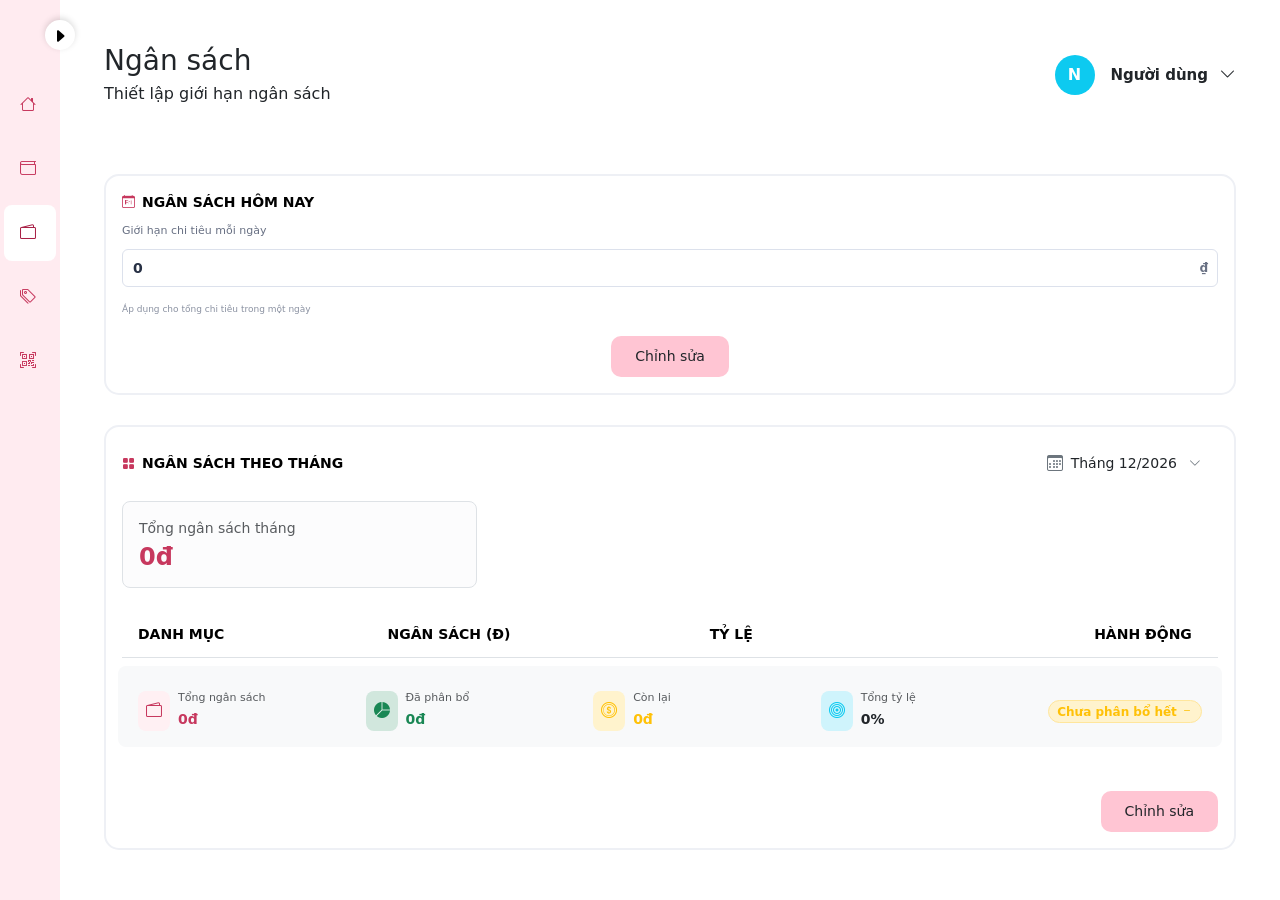
==== commit 1ced0620: "Harden budget loading and zero defaults" ====
--- a/budget.html
+++ b/budget.html
@@ -141,14 +141,12 @@
                     </div>
 
                     <!-- Chế độ Xem: Chỉ hiển thị text -->
-                    <h4 class="fw-bold text-main mb-0" id="totalBudgetText">
-                      3.000.000đ
-                    </h4>
+                    <h4 class="fw-bold text-main mb-0" id="totalBudgetText">0đ</h4>
 
                     <!-- Chế độ Chỉnh sửa: Hiện ô input (mặc định ẩn) -->
                     <div class="input-group input-group-sm d-none mt-1" id="totalBudgetInputWrapper">
                       <input type="text" class="form-control fw-bold text-main" id="totalBudgetInput"
-                        value="3.000.000" />
+                        value="0" />
                       <span class="input-group-text bg-white text-muted">đ</span>
                     </div>
                   </div>
@@ -156,12 +154,12 @@
               </div>
 
               <!-- Banner sao chép từ tháng trước -->
-              <div id="copyBudgetBanner" class="alert alert-info d-none align-items-center justify-content-between mb-3">
+              <div id="copyBudgetBanner" class="d-none align-items-center justify-content-between mb-3 rounded-3 px-3 py-2" style="background-color: var(--main-color-subtle); border: 1px solid var(--main-color-border); color: var(--main-color-text);">
                 <div>
-                  <i class="bi bi-info-circle me-2"></i>
+                  <i class="bi bi-info-circle me-2" style="color: var(--main-color-dark);"></i>
                   <span>Tháng này chưa có ngân sách.</span>
                 </div>
-                <button type="button" class="btn btn-primary btn-sm" id="copyFromPrevBtn">
+                <button type="button" class="btn btn-sm" id="copyFromPrevBtn" style="background-color: var(--main-color); color: var(--main-color-text); border: none;" onmouseover="this.style.backgroundColor='var(--main-color-hover)'" onmouseout="this.style.backgroundColor='var(--main-color)'">
                   <i class="bi bi-clipboard me-1"></i> Sao chép từ tháng trước
                 </button>
               </div>
@@ -179,99 +177,7 @@
                       </th>
                     </tr>
                   </thead>
-                  <tbody id="categoryTableBody">
-                    <!-- Ăn uống -->
-                    <tr>
-                      <!-- Cột 1: Danh mục -->
-                      <td>
-                        <div class="d-flex align-items-center gap-3">
-                          <div
-                            class="rounded-circle d-flex align-items-center justify-content-center bg-warning-subtle text-warning"
-                            style="width: 40px; height: 40px">
-                            <i class="bi bi-egg-fried fs-5"></i>
-                          </div>
-                          <div>
-                            <div class="fw-bold text-dark">Ăn uống</div>
-                          </div>
-                        </div>
-                      </td>
-
-                      <!-- Cột 2: Ngân sách -->
-                      <td>
-                        <div class="input-group input-group-sm">
-                          <input type="text" class="form-control text-start fw-semibold budget-input"
-                            value="1.200.000" />
-                          <span class="input-group-text bg-white text-muted">đ</span>
-                        </div>
-                      </td>
-
-                      <!-- Cột 3: Tỷ lệ -->
-                      <td>
-                        <div class="d-flex align-items-center gap-2">
-                          <span class="small fw-semibold text-muted text-nowrap" style="width: 35px">40%</span>
-                          <div class="progress flex-grow-1" style="height: 6px">
-                            <div class="progress-bar bg-warning" role="progressbar" style="width: 40%"></div>
-                          </div>
-                        </div>
-                      </td>
-
-                      <!-- Cột 4: Hành động -->
-                      <td class="text-center">
-                        <button class="btn btn-sm btn-link text-secondary p-1">
-                          <i class="bi bi-arrow-counterclockwise"></i>
-                        </button>
-                        <button class="btn btn-sm btn-link text-secondary p-1">
-                          <i class="bi bi-trash"></i>
-                        </button>
-                      </td>
-                    </tr>
-
-                    <!-- Khác -->
-                    <tr>
-                      <!-- Cột 1: Danh mục -->
-                      <td>
-                        <div class="d-flex align-items-center gap-3">
-                          <div
-                            class="rounded-circle d-flex align-items-center justify-content-center bg-secondary-subtle text-secondary"
-                            style="width: 40px; height: 40px">
-                            <i class="bi bi-three-dots fs-5"></i>
-                          </div>
-                          <div>
-                            <div class="fw-bold text-dark">Khác</div>
-                            <small class="text-muted">Chi phí phát sinh khác</small>
-                          </div>
-                        </div>
-                      </td>
-
-                      <!-- Cột 2: Ngân sách -->
-                      <td>
-                        <div class="input-group input-group-sm">
-                          <input type="text" class="form-control text-end fw-semibold budget-input" value="50.000" />
-                          <span class="input-group-text bg-white text-muted">đ</span>
-                        </div>
-                      </td>
-
-                      <!-- Cột 3: Tỷ lệ -->
-                      <td>
-                        <div class="d-flex align-items-center gap-2">
-                          <span class="small fw-semibold text-muted text-nowrap" style="width: 35px">2%</span>
-                          <div class="progress flex-grow-1" style="height: 6px">
-                            <div class="progress-bar bg-secondary" role="progressbar" style="width: 2%"></div>
-                          </div>
-                        </div>
-                      </td>
-
-                      <!-- Cột 4: Hành động -->
-                      <td class="text-center">
-                        <button class="btn btn-sm btn-link text-secondary p-1">
-                          <i class="bi bi-arrow-counterclockwise"></i>
-                        </button>
-                        <button class="btn btn-sm btn-link text-secondary p-1">
-                          <i class="bi bi-trash"></i>
-                        </button>
-                      </td>
-                    </tr>
-                  </tbody>
+                  <tbody id="categoryTableBody"></tbody>
                 </table>
               </div>
 
@@ -313,7 +219,7 @@
                       <div class="text-muted text-nowrap" style="font-size: 11px">
                         Tổng ngân sách
                       </div>
-                      <strong class="text-main small text-nowrap" id="statTotalBudget">3.000.000đ</strong>
+                      <strong class="text-main small text-nowrap" id="statTotalBudget">0đ</strong>
                     </div>
                   </div>
                 </div>
@@ -328,7 +234,7 @@
                       <div class="text-muted text-nowrap" style="font-size: 11px">
                         Đã phân bổ
                       </div>
-                      <strong class="text-success small text-nowrap" id="statAllocated">3.000.000đ</strong>
+                      <strong class="text-success small text-nowrap" id="statAllocated">0đ</strong>
                     </div>
                   </div>
                 </div>
@@ -358,7 +264,7 @@
                       <div class="text-muted text-nowrap" style="font-size: 11px">
                         Tổng tỷ lệ
                       </div>
-                      <strong class="text-dark small text-nowrap" id="statTotalPercent">100%</strong>
+                      <strong class="text-dark small text-nowrap" id="statTotalPercent">0%</strong>
                     </div>
                   </div>
                 </div>
@@ -374,14 +280,12 @@
 
               <!-- Footer Action -->
               <div class="d-flex justify-content-end gap-2">
-                <!-- Trạng thái 1: Nút chỉnh sửa ban đầu -->
                 <div id="viewModeActions">
                   <button type="button" class="btn btn-main px-4 save-btn" id="editBtn">
                     Chỉnh sửa
                   </button>
                 </div>
 
-                <!-- Trạng thái 2: Nút Hủy & Lưu (Ban đầu ẩn bằng d-none) -->
                 <div id="editModeActions" class="d-none d-flex gap-2">
                   <button type="button" class="btn btn-light px-4 cancel-btn" id="cancelBtn">
                     Hủy
